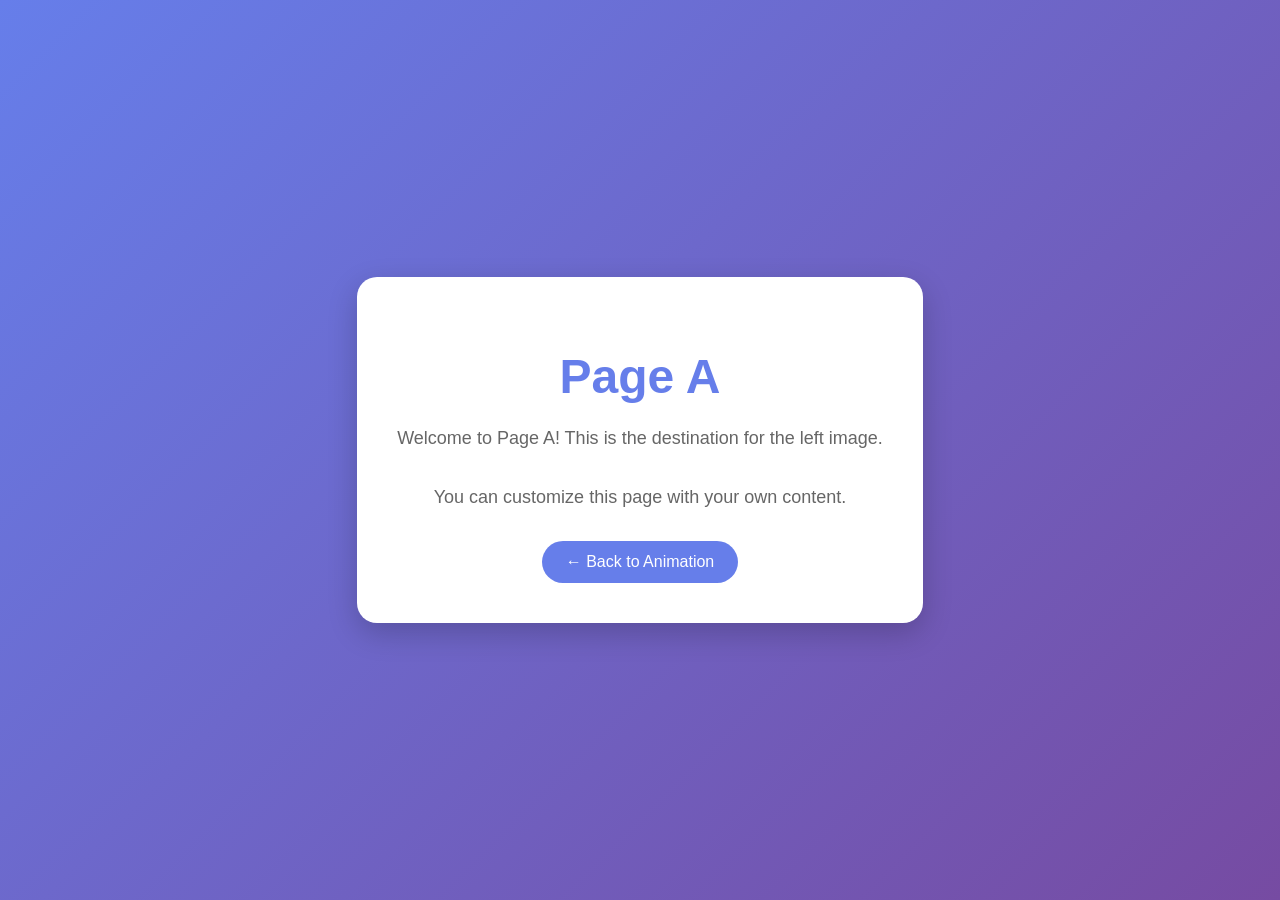
==== public/page-a.html @ 957324dc "update of rotation of cubes, load of images for pages a-b, repaste of p-a html" ====
<!DOCTYPE html>
<html lang="en">
<head>
    <meta charset="UTF-8">
    <meta name="viewport" content="width=device-width, initial-scale=1.0">
    <title>Page A</title>
    <style>
        body {
            margin: 0;
            padding: 0;
            font-family: Arial, sans-serif;
            background: linear-gradient(135deg, #667eea 0%, #764ba2 100%);
            min-height: 100vh;
            display: flex;
            justify-content: center;
            align-items: center;
        }
        
        .container {
            text-align: center;
            background: white;
            padding: 40px;
            border-radius: 20px;
            box-shadow: 0 10px 30px rgba(0,0,0,0.2);
            max-width: 600px;
            margin: 20px;
        }
        
        h1 {
            color: #667eea;
            font-size: 48px;
            margin-bottom: 20px;
        }
        
        p {
            color: #666;
            font-size: 18px;
            line-height: 1.6;
            margin-bottom: 30px;
        }
        
        .back-button {
            display: inline-block;
            padding: 12px 24px;
            background: #667eea;
            color: white;
            text-decoration: none;
            border-radius: 25px;
            transition: transform 0.3s ease;
        }
        
        .back-button:hover {
            transform: scale(1.05);
            background: #5a67d8;
        }
    </style>
</head>
<body>
    <div class="container">
        <h1>Page A</h1>
        <p>Welcome to Page A! This is the destination for the left image.</p>
        <p>You can customize this page with your own content.</p>
        <a href="index.html" class="back-button">← Back to Animation</a>
    </div>
</body>
</html>
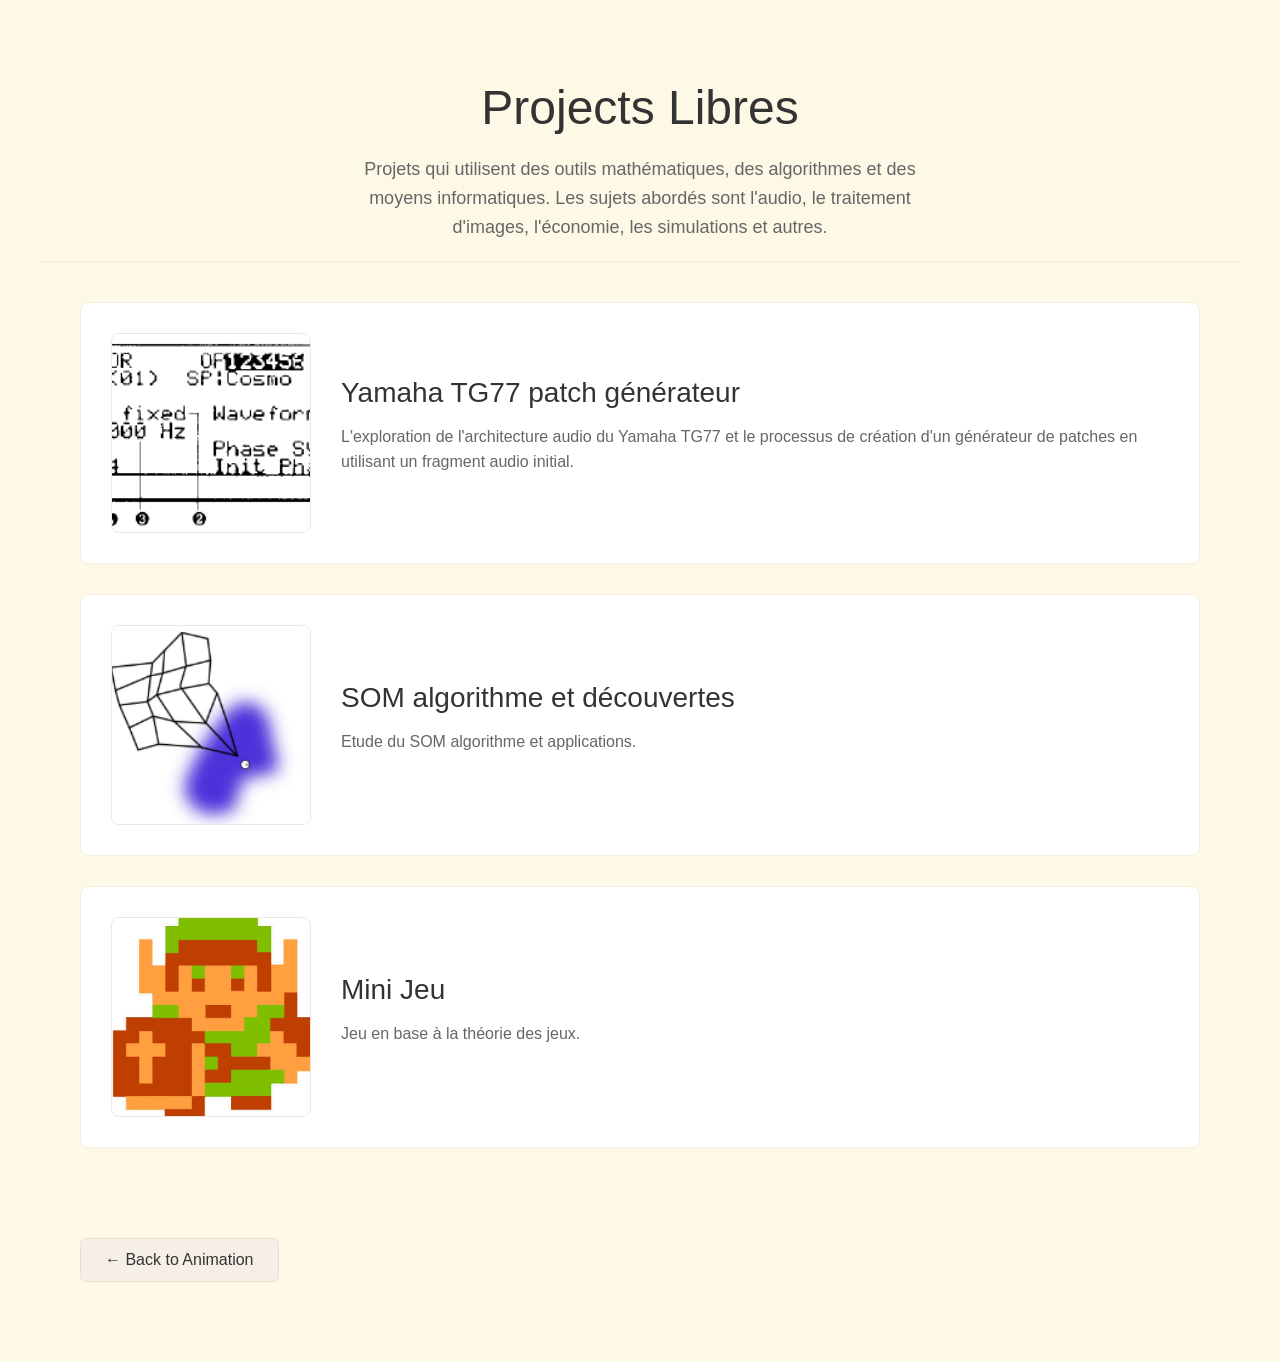
==== commit 36852a05: "load of images, change to projects theme the page a" ====
--- a/public/page-a.html
+++ b/public/page-a.html
@@ -3,64 +3,246 @@
 <head>
     <meta charset="UTF-8">
     <meta name="viewport" content="width=device-width, initial-scale=1.0">
-    <title>Page A</title>
+    <title>Page A - Gallery</title>
     <style>
-        body {
+        * {
             margin: 0;
             padding: 0;
-            font-family: Arial, sans-serif;
-            background: linear-gradient(135deg, #667eea 0%, #764ba2 100%);
+            box-sizing: border-box;
+        }
+        
+        body {
+            font-family: 'Helvetica', 'Helvetica Neue', 'Arial', sans-serif;
+            background: #fef9e6;  /* Even whiter bone-white / off-white */
             min-height: 100vh;
-            display: flex;
-            justify-content: center;
-            align-items: center;
-        }
-        
+            padding: 40px 20px;
+        }
+        
+        /* Main container - flat, no shadow */
         .container {
+            max-width: 1200px;
+            margin: 0 auto;
+            background: #fef9e6;  /* Same whiter bone-white background */
+        }
+        
+        /* Header Section - flat */
+        .header {
+            background: #fef9e6;
+            color: #333;
+            padding: 40px 40px 20px 40px;
             text-align: center;
-            background: white;
-            padding: 40px;
-            border-radius: 20px;
-            box-shadow: 0 10px 30px rgba(0,0,0,0.2);
-            max-width: 600px;
-            margin: 20px;
-        }
-        
-        h1 {
-            color: #667eea;
+            border-bottom: 1px solid #f0e8d8;  /* Very subtle border */
+        }
+        
+        .header h1 {
             font-size: 48px;
             margin-bottom: 20px;
-        }
-        
-        p {
-            color: #666;
+            color: #333;
+            font-weight: normal;
+            font-family: 'Helvetica', 'Helvetica Neue', 'Arial', sans-serif;
+        }
+        
+        .header p {
             font-size: 18px;
             line-height: 1.6;
+            max-width: 600px;
+            margin: 0 auto;
+            color: #666;
+            font-family: 'Helvetica', 'Helvetica Neue', 'Arial', sans-serif;
+        }
+        
+        /* Boxes Container */
+        .boxes-container {
+            padding: 40px;
+        }
+        
+        /* Individual Box - flat design */
+        .box {
+            background: #ffffff;  /* Pure white for boxes */
+            border-radius: 8px;
+            padding: 30px;
             margin-bottom: 30px;
-        }
-        
+            cursor: pointer;
+            display: flex;
+            gap: 30px;
+            align-items: center;
+            border: 1px solid #f5efe0;  /* Very light border */
+            transition: background 0.2s ease;
+            font-family: 'Helvetica', 'Helvetica Neue', 'Arial', sans-serif;
+        }
+        
+        .box:hover {
+            background: #fffdf7;  /* Slightly warmer on hover */
+            border-color: #e8e0d0;
+        }
+        
+        /* Box Image */
+        .box-image {
+            flex-shrink: 0;
+            width: 200px;
+            height: 200px;
+            border-radius: 8px;
+            overflow: hidden;
+            border: 1px solid #f0e8dc;
+            background: #fef9ef;
+        }
+        
+        .box-image img {
+            width: 100%;
+            height: 100%;
+            object-fit: cover;
+        }
+        
+        /* Box Content */
+        .box-content {
+            flex: 1;
+        }
+        
+        .box-content h3 {
+            font-size: 28px;
+            color: #333;
+            margin-bottom: 15px;
+            font-weight: normal;
+            font-family: 'Helvetica', 'Helvetica Neue', 'Arial', sans-serif;
+        }
+        
+        .box-content p {
+            font-size: 16px;
+            color: #666;
+            line-height: 1.6;
+            margin-bottom: 15px;
+            font-family: 'Helvetica', 'Helvetica Neue', 'Arial', sans-serif;
+        }
+        
+        .click-hint {
+            display: inline-block;
+            color: #9b8e7a;
+            font-size: 14px;
+            margin-top: 10px;
+            font-family: 'Helvetica', 'Helvetica Neue', 'Arial', sans-serif;
+        }
+        
+        /* Back Button - flat design */
         .back-button {
             display: inline-block;
+            margin: 20px 40px 40px 40px;
             padding: 12px 24px;
-            background: #667eea;
-            color: white;
+            background: #f5efe5;
+            color: #333;
             text-decoration: none;
-            border-radius: 25px;
-            transition: transform 0.3s ease;
+            border-radius: 6px;
+            transition: background 0.2s ease;
+            border: 1px solid #e8e0d4;
+            font-family: 'Helvetica', 'Helvetica Neue', 'Arial', sans-serif;
         }
         
         .back-button:hover {
-            transform: scale(1.05);
-            background: #5a67d8;
+            background: #ede5d8;
+        }
+        
+        /* Responsive Design */
+        @media (max-width: 768px) {
+            .header h1 {
+                font-size: 32px;
+            }
+            
+            .header p {
+                font-size: 16px;
+            }
+            
+            .box {
+                flex-direction: column;
+                text-align: center;
+                padding: 20px;
+            }
+            
+            .box-image {
+                width: 150px;
+                height: 150px;
+                margin: 0 auto;
+            }
+            
+            .boxes-container {
+                padding: 20px;
+            }
+            
+            .back-button {
+                margin: 20px;
+            }
+        }
+        
+        .clickable {
+            cursor: pointer;
         }
     </style>
 </head>
 <body>
     <div class="container">
-        <h1>Page A</h1>
-        <p>Welcome to Page A! This is the destination for the left image.</p>
-        <p>You can customize this page with your own content.</p>
+        <!-- Header with Title and Paragraph -->
+        <div class="header">
+            <h1>Projects Libres</h1>
+            <p>Projets qui utilisent des outils mathématiques, des algorithmes et des moyens informatiques. Les sujets abordés sont l'audio, le traitement d'images, l'économie, les simulations et autres.</p>
+        </div>
+        
+        <!-- Three Boxes -->
+        <div class="boxes-container">
+            <!-- Box 1 - TG77 AFM OSC -->
+            <div class="box clickable" data-url="tg77-patch-generator.html">
+                <div class="box-image">
+                    <img src="afm_osc_tg77.png" alt="TG77 AFM OSC">
+                </div>
+                <div class="box-content">
+                    <h3>Yamaha TG77 patch générateur</h3>
+                    <p>L'exploration de l'architecture audio du Yamaha TG77 et le processus de création d'un générateur de patches en utilisant un fragment audio initial.</p>
+                    <!-- span class="click-hint">Aller →</span> -->
+                </div>
+            </div>
+            
+            <!-- Box 2 - SOM -->
+            <div class="box clickable" data-url="som.html">
+                <div class="box-image">
+                    <img src="som_wiki.png" alt="SOM">
+                </div>
+                <div class="box-content">
+                    <h3>SOM algorithme et découvertes</h3>
+                    <p>Etude du SOM algorithme et applications.</p>
+                    <!-- span class="click-hint">Aller →</span> -->
+                </div>
+            </div>
+            
+            <!-- Box 3 - Mini jeu -->
+            <div class="box clickable" data-url="mini-jeu.html">
+                <div class="box-image">
+                    <img src="mini_jeu.png">
+                </div>
+                <div class="box-content">
+                    <h3>Mini Jeu</h3>
+                    <p>Jeu en base à la théorie des jeux.</p>
+                    <!-- span class="click-hint">Aller →</span> -->
+                </div>
+            </div>
+        </div>
+        
+        <!-- Back Button -->
         <a href="index.html" class="back-button">← Back to Animation</a>
     </div>
+    
+    <script>
+        // Make all boxes clickable
+        const boxes = document.querySelectorAll('.box');
+        
+        boxes.forEach(box => {
+            box.addEventListener('click', function(e) {
+                if (e.target.tagName === 'A') return;
+                
+                const url = this.getAttribute('data-url');
+                if (url) {
+                    window.location.href = url;
+                }
+            });
+        });
+        
+        console.log('Page A loaded - Whiter bone-white design');
+    </script>
 </body>
 </html>
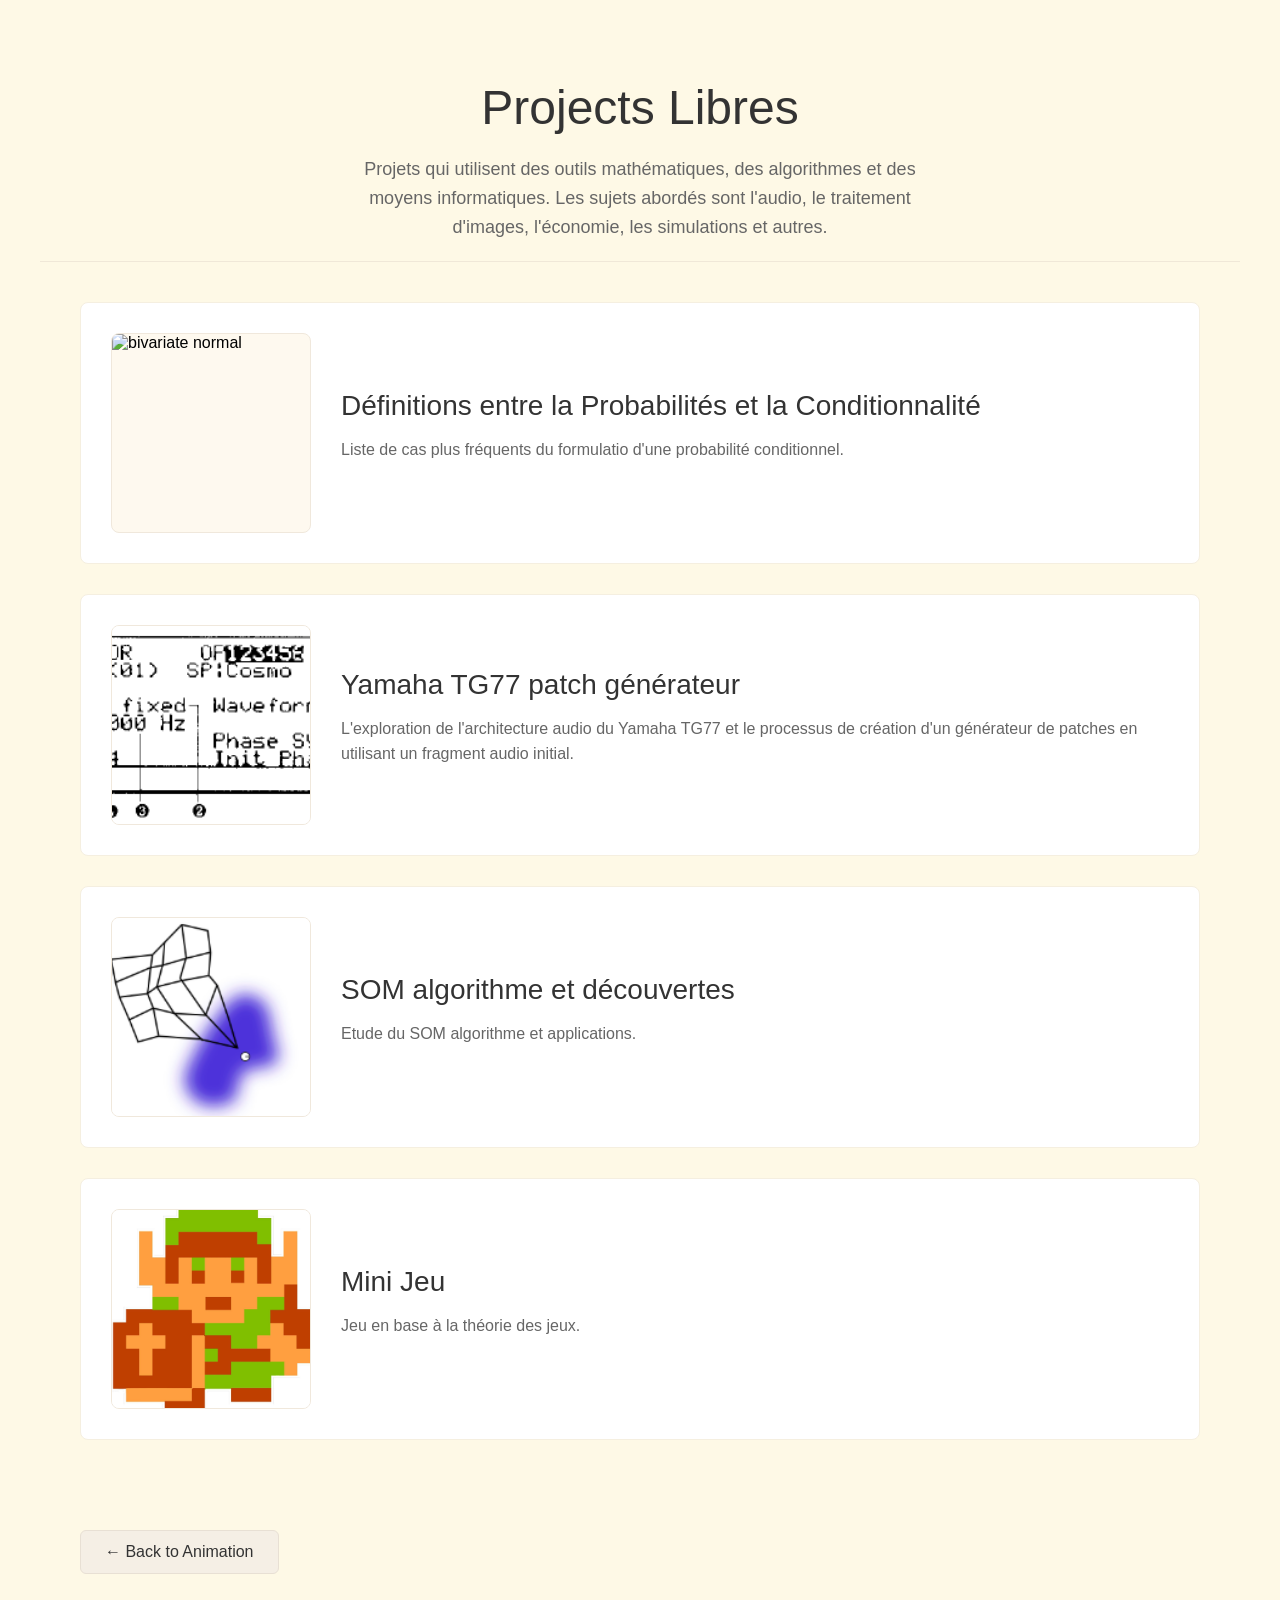
==== commit 6fcea7e5: "addition of box of probabilites" ====
--- a/public/page-a.html
+++ b/public/page-a.html
@@ -184,8 +184,20 @@
             <p>Projets qui utilisent des outils mathématiques, des algorithmes et des moyens informatiques. Les sujets abordés sont l'audio, le traitement d'images, l'économie, les simulations et autres.</p>
         </div>
         
-        <!-- Three Boxes -->
+        <!-- Theme Boxes -->
         <div class="boxes-container">
+            <!-- Box 0 - Probabilités et conditionnalité -->
+            <div class="box clickable" data-url="tg77-patch-generator.html">
+                <div class="box-image">
+                    <img src="bivariat_normal.png" alt="bivariate normal">
+                </div>
+                <div class="box-content">
+                    <h3>Définitions entre la Probabilités et la Conditionnalité</h3>
+                    <p>Liste de cas plus fréquents du formulatio d'une probabilité conditionnel.</p>
+                    <!-- span class="click-hint">Aller →</span> -->
+                </div>
+            </div>
+
             <!-- Box 1 - TG77 AFM OSC -->
             <div class="box clickable" data-url="tg77-patch-generator.html">
                 <div class="box-image">
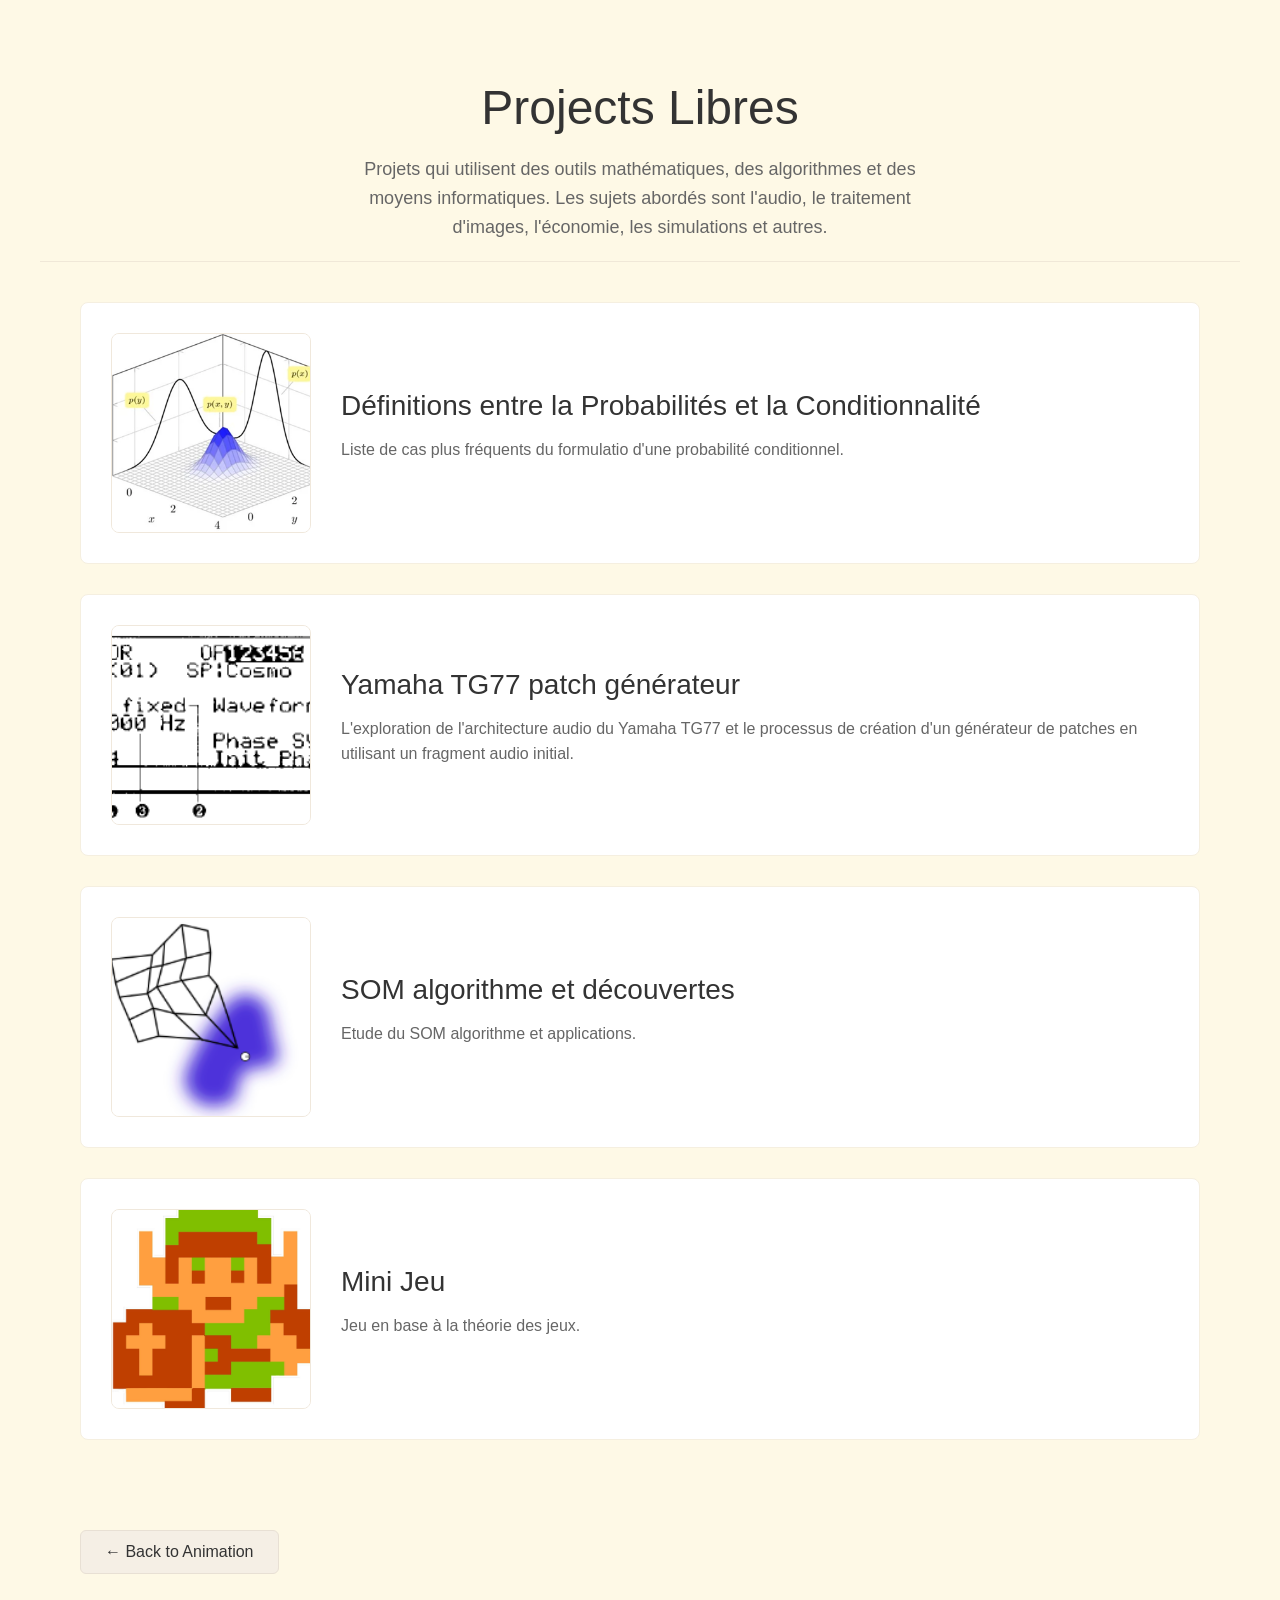
==== commit 850baee3: "fix of path of png distribution image" ====
--- a/public/page-a.html
+++ b/public/page-a.html
@@ -189,7 +189,7 @@
             <!-- Box 0 - Probabilités et conditionnalité -->
             <div class="box clickable" data-url="tg77-patch-generator.html">
                 <div class="box-image">
-                    <img src="bivariat_normal.png" alt="bivariate normal">
+                    <img src="bivariate_normal.png" alt="bivariate normal">
                 </div>
                 <div class="box-content">
                     <h3>Définitions entre la Probabilités et la Conditionnalité</h3>
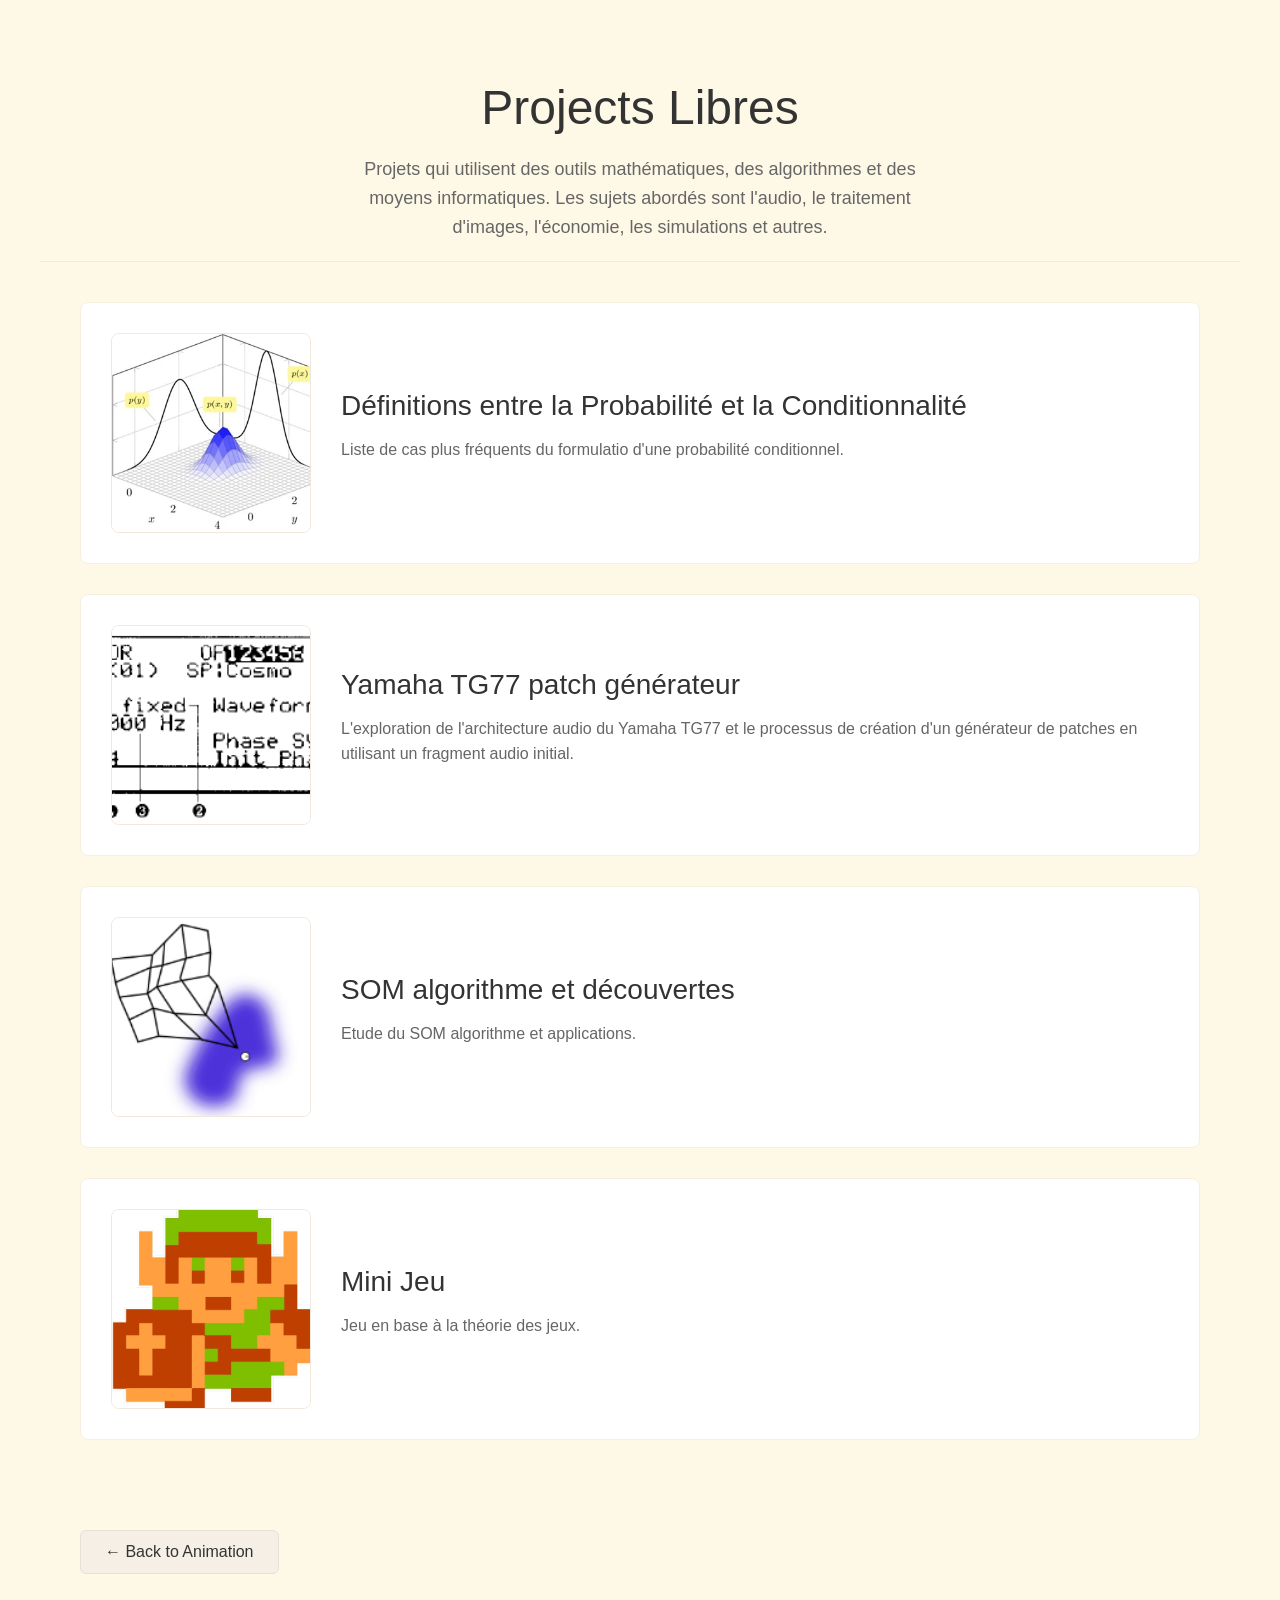
==== commit 06a74e75: "auto-scale for p5.js image to windows" ====
--- a/public/page-a.html
+++ b/public/page-a.html
@@ -192,7 +192,7 @@
                     <img src="bivariate_normal.png" alt="bivariate normal">
                 </div>
                 <div class="box-content">
-                    <h3>Définitions entre la Probabilités et la Conditionnalité</h3>
+                    <h3>Définitions entre la Probabilité et la Conditionnalité</h3>
                     <p>Liste de cas plus fréquents du formulatio d'une probabilité conditionnel.</p>
                     <!-- span class="click-hint">Aller →</span> -->
                 </div>
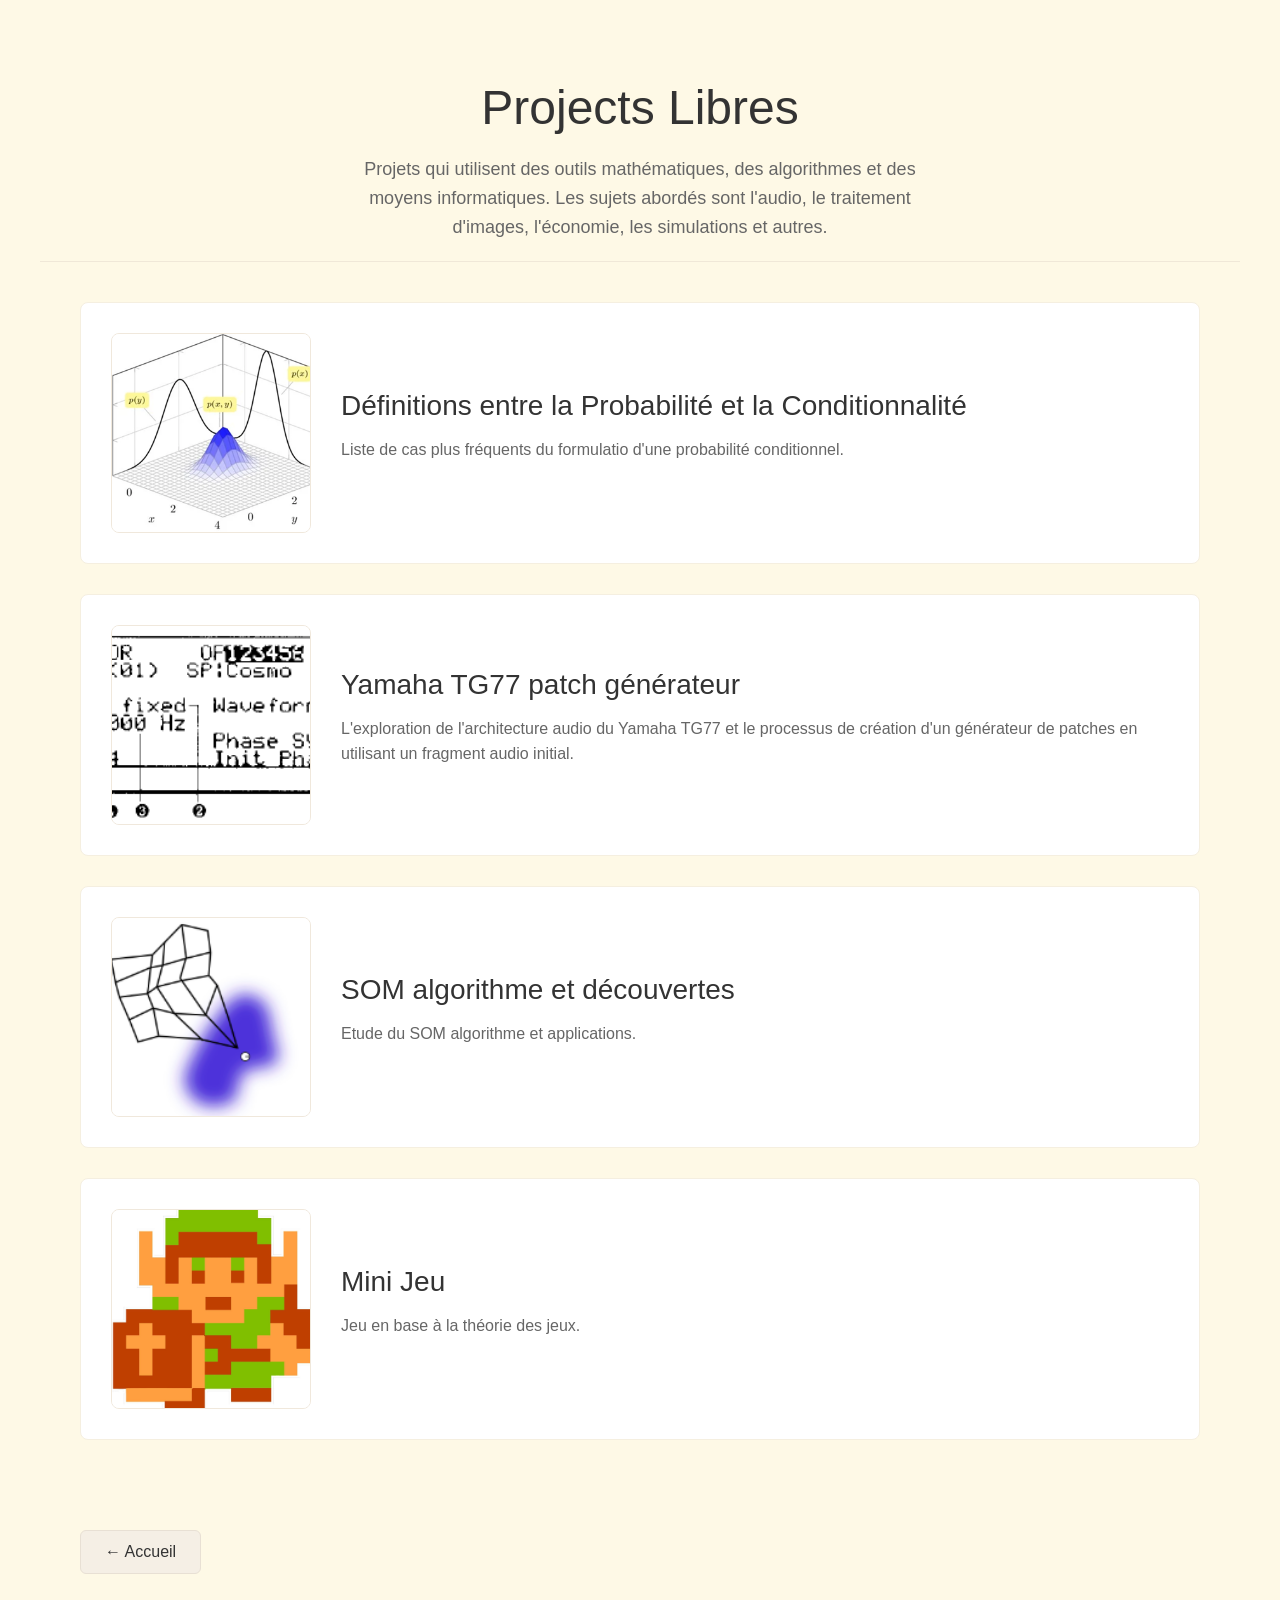
==== commit 4e9bf868: "add of probabilites html page" ====
--- a/public/page-a.html
+++ b/public/page-a.html
@@ -187,7 +187,7 @@
         <!-- Theme Boxes -->
         <div class="boxes-container">
             <!-- Box 0 - Probabilités et conditionnalité -->
-            <div class="box clickable" data-url="tg77-patch-generator.html">
+            <div class="box clickable" data-url="probabilites.html">
                 <div class="box-image">
                     <img src="bivariate_normal.png" alt="bivariate normal">
                 </div>
@@ -236,7 +236,7 @@
         </div>
         
         <!-- Back Button -->
-        <a href="index.html" class="back-button">← Back to Animation</a>
+        <a href="index.html" class="back-button">← Accueil</a>
     </div>
     
     <script>
